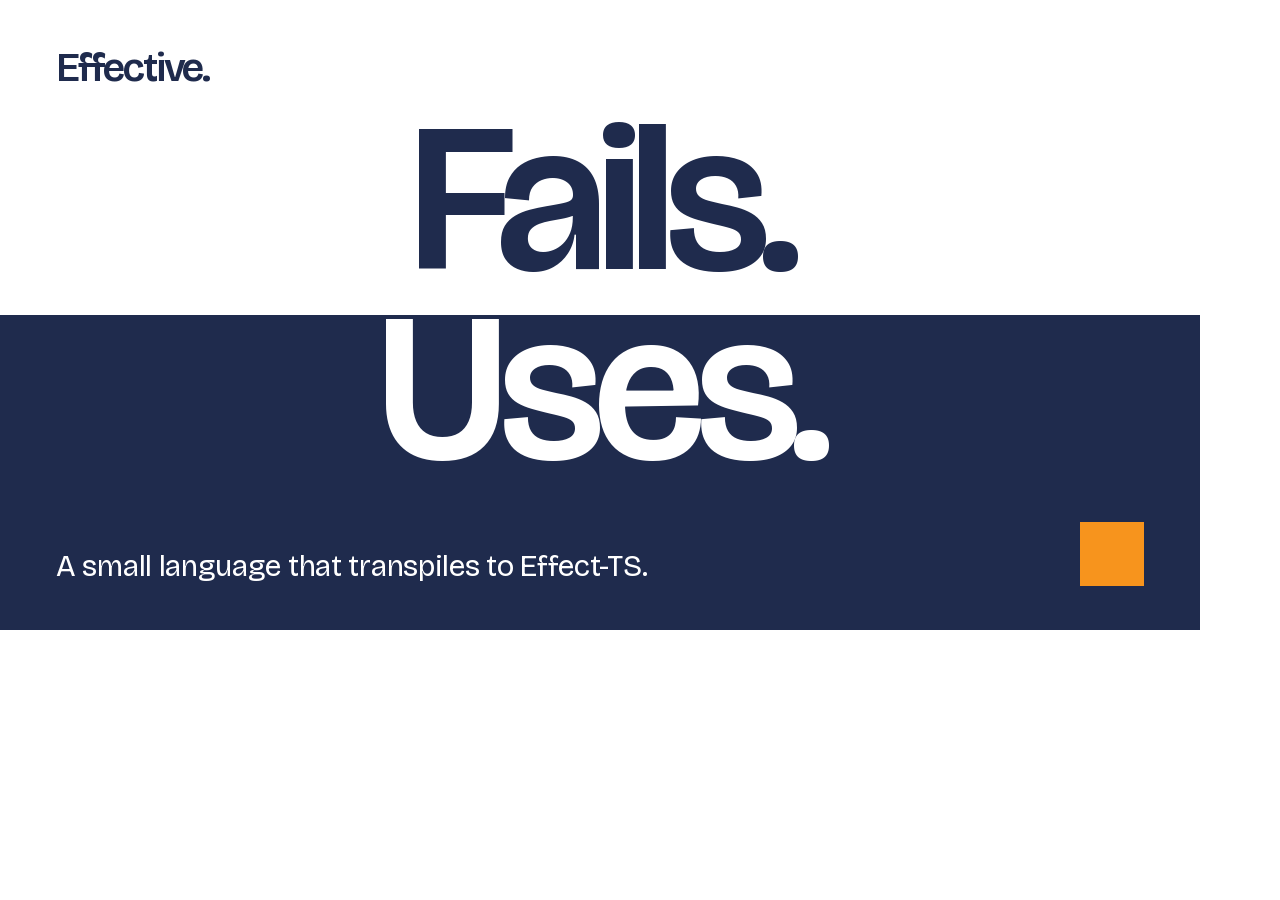
==== assets/og-card.html @ c3b72fba "Add social preview tags, preview image, and JSON-LD Both pages carry Open Graph and Twitter Card tag" ====
<!doctype html>
<!-- Source for public/og-image.png. Render: deno task og-image -->
<html lang="en"><head><meta charset="utf-8"><title>Effective social card</title>
<style>
@font-face { font-family: "Bricolage Grotesque"; src: url("../public/fonts/bricolage-grotesque-latin.woff2") format("woff2"); font-weight: 200 800; }
* { box-sizing: border-box; margin: 0; }
html, body { width: 1200px; height: 630px; overflow: hidden; }
body { position: relative; background: #ffffff; color: #1f2b4d; font-family: "Bricolage Grotesque", Arial, sans-serif; }
body::before { content: ""; position: absolute; inset: 50% 0 0; background: #1f2b4d; }
.brand { position: absolute; top: 44px; left: 56px; font-size: 40px; font-weight: 600; letter-spacing: -.055em; }
h1 { position: absolute; inset: 0; display: grid; place-content: center; text-align: center; font-size: 210px; font-weight: 600; line-height: .84; letter-spacing: -.05em; padding-bottom: 40px; }
h1 span { display: block; }
h1 span + span { color: #ffffff; padding-top: .06em; }
.subtitle { position: absolute; left: 56px; bottom: 44px; color: #ffffff; font-size: 30px; line-height: 1.3; letter-spacing: -.01em; }
.accent { position: absolute; right: 56px; bottom: 44px; width: 64px; height: 64px; background: #f7941d; }
</style></head>
<body><p class="brand">Effective.</p><h1><span>Fails.</span><span>Uses.</span></h1><p class="subtitle">A small language that transpiles to Effect-TS.</p><span class="accent" aria-hidden="true"></span></body></html>
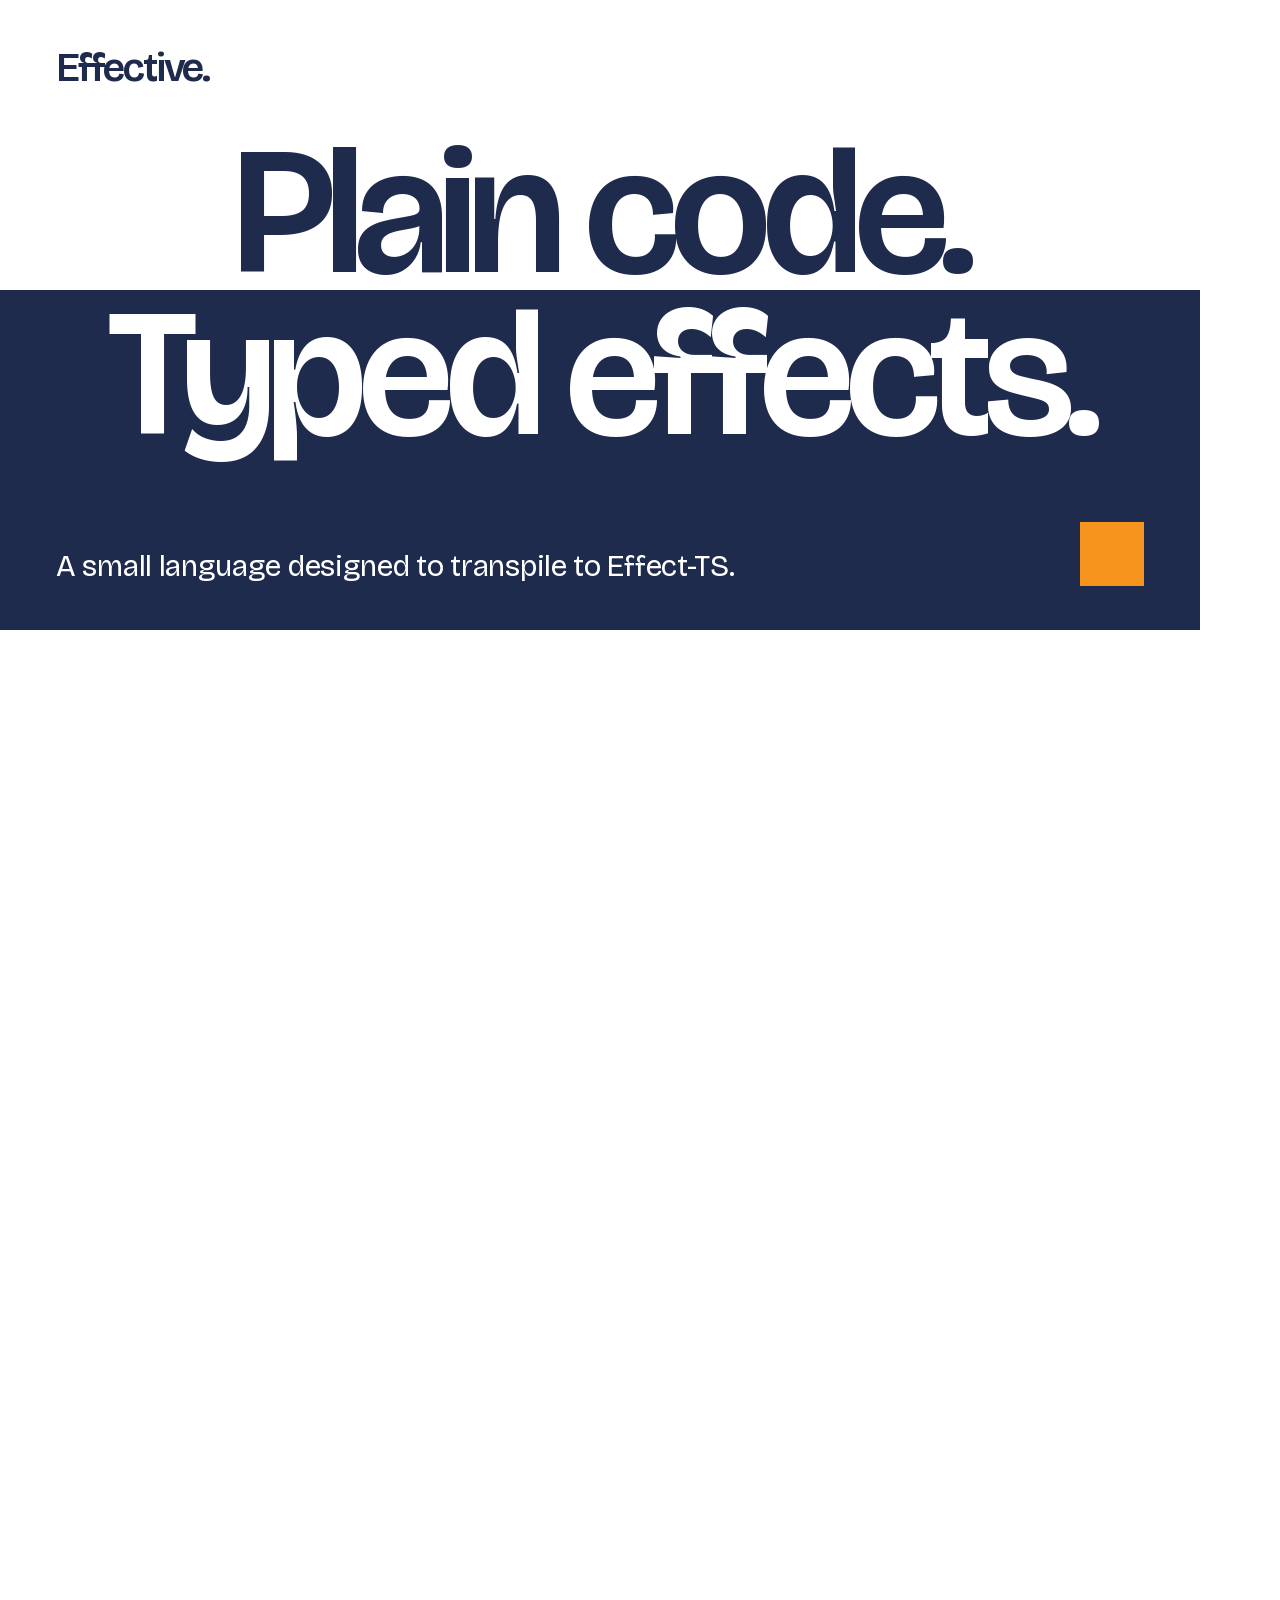
==== commit 8373df51: "Replace the "Fails. Uses." hero with "Plain code. Typed effects." The old hero led visitors with the" ====
--- a/assets/og-card.html
+++ b/assets/og-card.html
@@ -6,12 +6,12 @@
 * { box-sizing: border-box; margin: 0; }
 html, body { width: 1200px; height: 630px; overflow: hidden; }
 body { position: relative; background: #ffffff; color: #1f2b4d; font-family: "Bricolage Grotesque", Arial, sans-serif; }
-body::before { content: ""; position: absolute; inset: 50% 0 0; background: #1f2b4d; }
 .brand { position: absolute; top: 44px; left: 56px; font-size: 40px; font-weight: 600; letter-spacing: -.055em; }
-h1 { position: absolute; inset: 0; display: grid; place-content: center; text-align: center; font-size: 210px; font-weight: 600; line-height: .84; letter-spacing: -.05em; padding-bottom: 40px; }
+h1 { position: absolute; inset: 0; display: grid; place-content: center; text-align: center; font-size: 180px; font-weight: 600; line-height: .84; letter-spacing: -.05em; padding-bottom: 40px; }
 h1 span { display: block; }
-h1 span + span { color: #ffffff; padding-top: .06em; }
+h1 span + span { position: relative; color: #ffffff; padding-top: .06em; }
+h1 span + span::before { content: ""; position: absolute; z-index: -1; inset: 0 -100vmax -100vmax; background: #1f2b4d; }
 .subtitle { position: absolute; left: 56px; bottom: 44px; color: #ffffff; font-size: 30px; line-height: 1.3; letter-spacing: -.01em; }
 .accent { position: absolute; right: 56px; bottom: 44px; width: 64px; height: 64px; background: #f7941d; }
 </style></head>
-<body><p class="brand">Effective.</p><h1><span>Fails.</span><span>Uses.</span></h1><p class="subtitle">A small language that transpiles to Effect-TS.</p><span class="accent" aria-hidden="true"></span></body></html>
+<body><p class="brand">Effective.</p><h1><span>Plain code.</span><span>Typed effects.</span></h1><p class="subtitle">A small language designed to transpile to Effect-TS.</p><span class="accent" aria-hidden="true"></span></body></html>
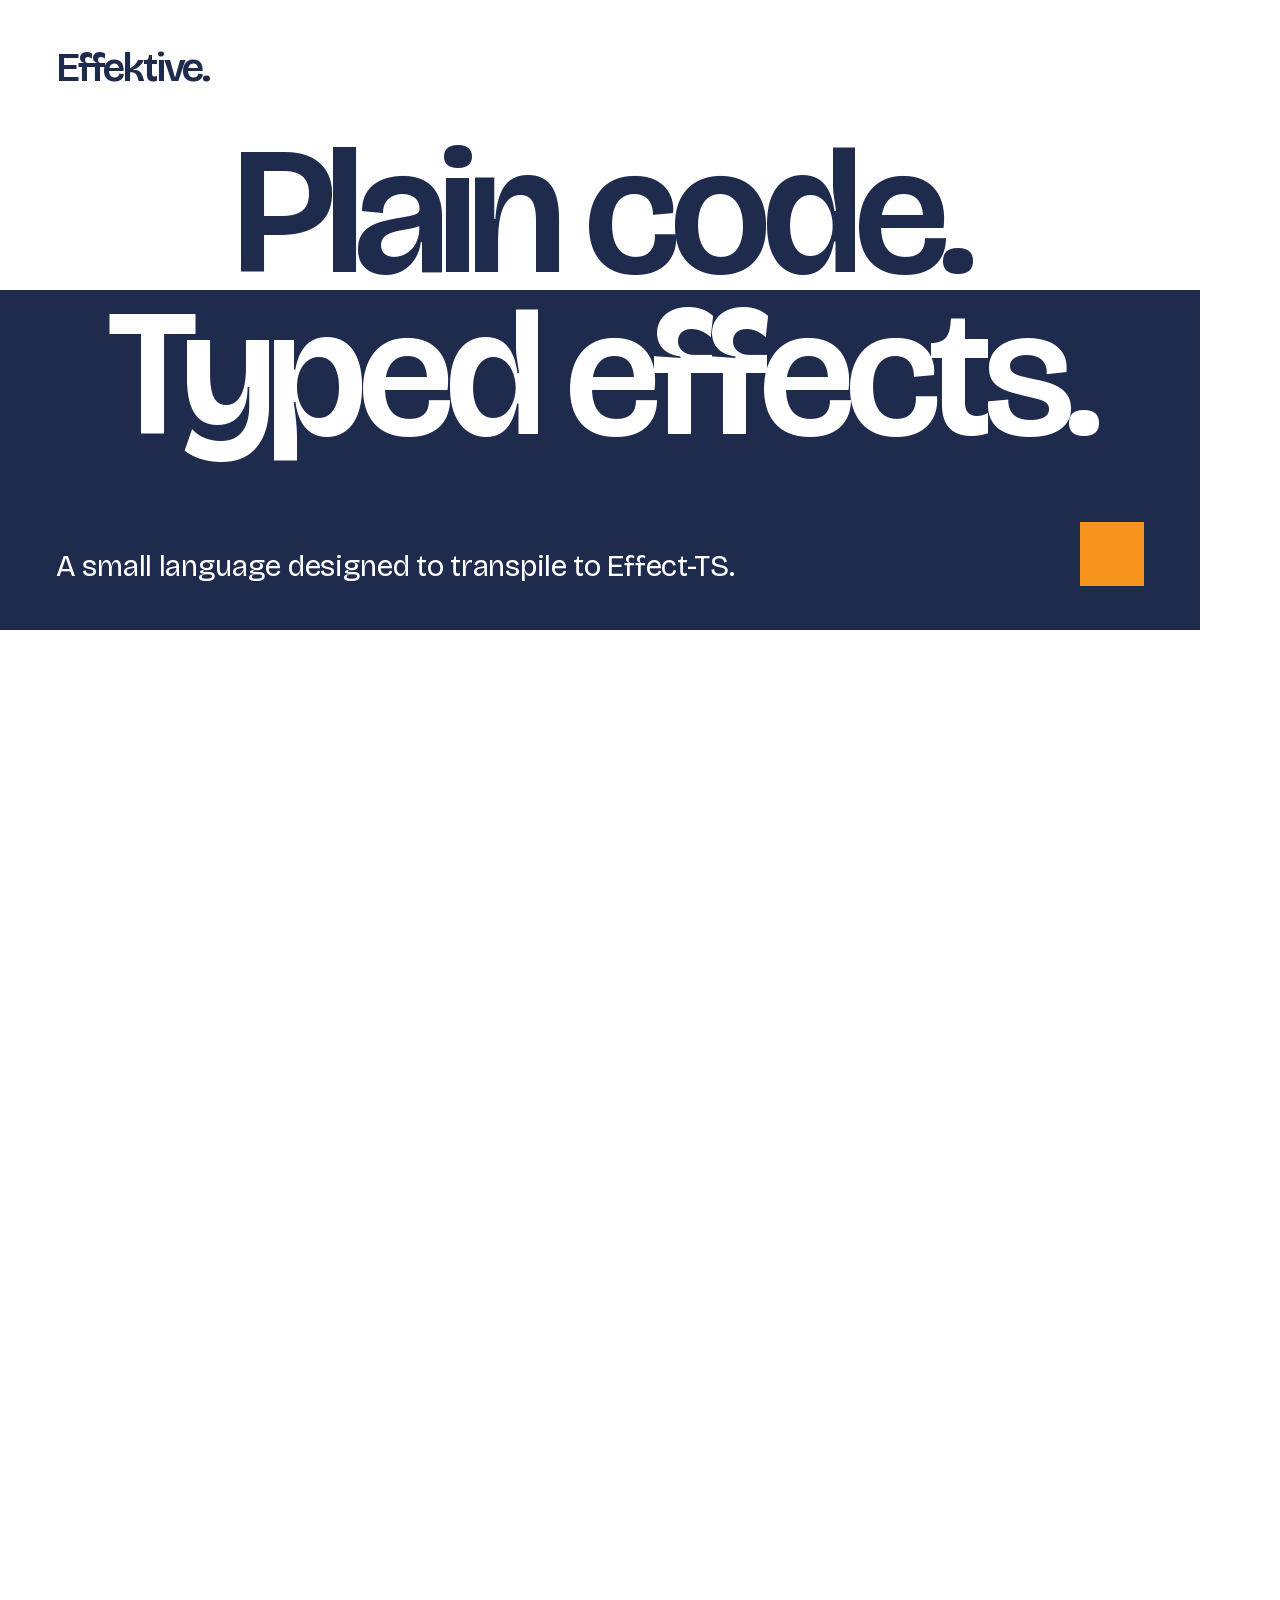
==== commit 971696d4: "Rename the project from Effective to Effektive Rename paths, page names, storage keys, the highlight" ====
--- a/assets/og-card.html
+++ b/assets/og-card.html
@@ -1,6 +1,6 @@
 <!doctype html>
 <!-- Source for public/og-image.png. Render: deno task og-image -->
-<html lang="en"><head><meta charset="utf-8"><title>Effective social card</title>
+<html lang="en"><head><meta charset="utf-8"><title>Effektive social card</title>
 <style>
 @font-face { font-family: "Bricolage Grotesque"; src: url("../public/fonts/bricolage-grotesque-latin.woff2") format("woff2"); font-weight: 200 800; }
 * { box-sizing: border-box; margin: 0; }
@@ -14,4 +14,4 @@
 .subtitle { position: absolute; left: 56px; bottom: 44px; color: #ffffff; font-size: 30px; line-height: 1.3; letter-spacing: -.01em; }
 .accent { position: absolute; right: 56px; bottom: 44px; width: 64px; height: 64px; background: #f7941d; }
 </style></head>
-<body><p class="brand">Effective.</p><h1><span>Plain code.</span><span>Typed effects.</span></h1><p class="subtitle">A small language designed to transpile to Effect-TS.</p><span class="accent" aria-hidden="true"></span></body></html>
+<body><p class="brand">Effektive.</p><h1><span>Plain code.</span><span>Typed effects.</span></h1><p class="subtitle">A small language designed to transpile to Effect-TS.</p><span class="accent" aria-hidden="true"></span></body></html>
